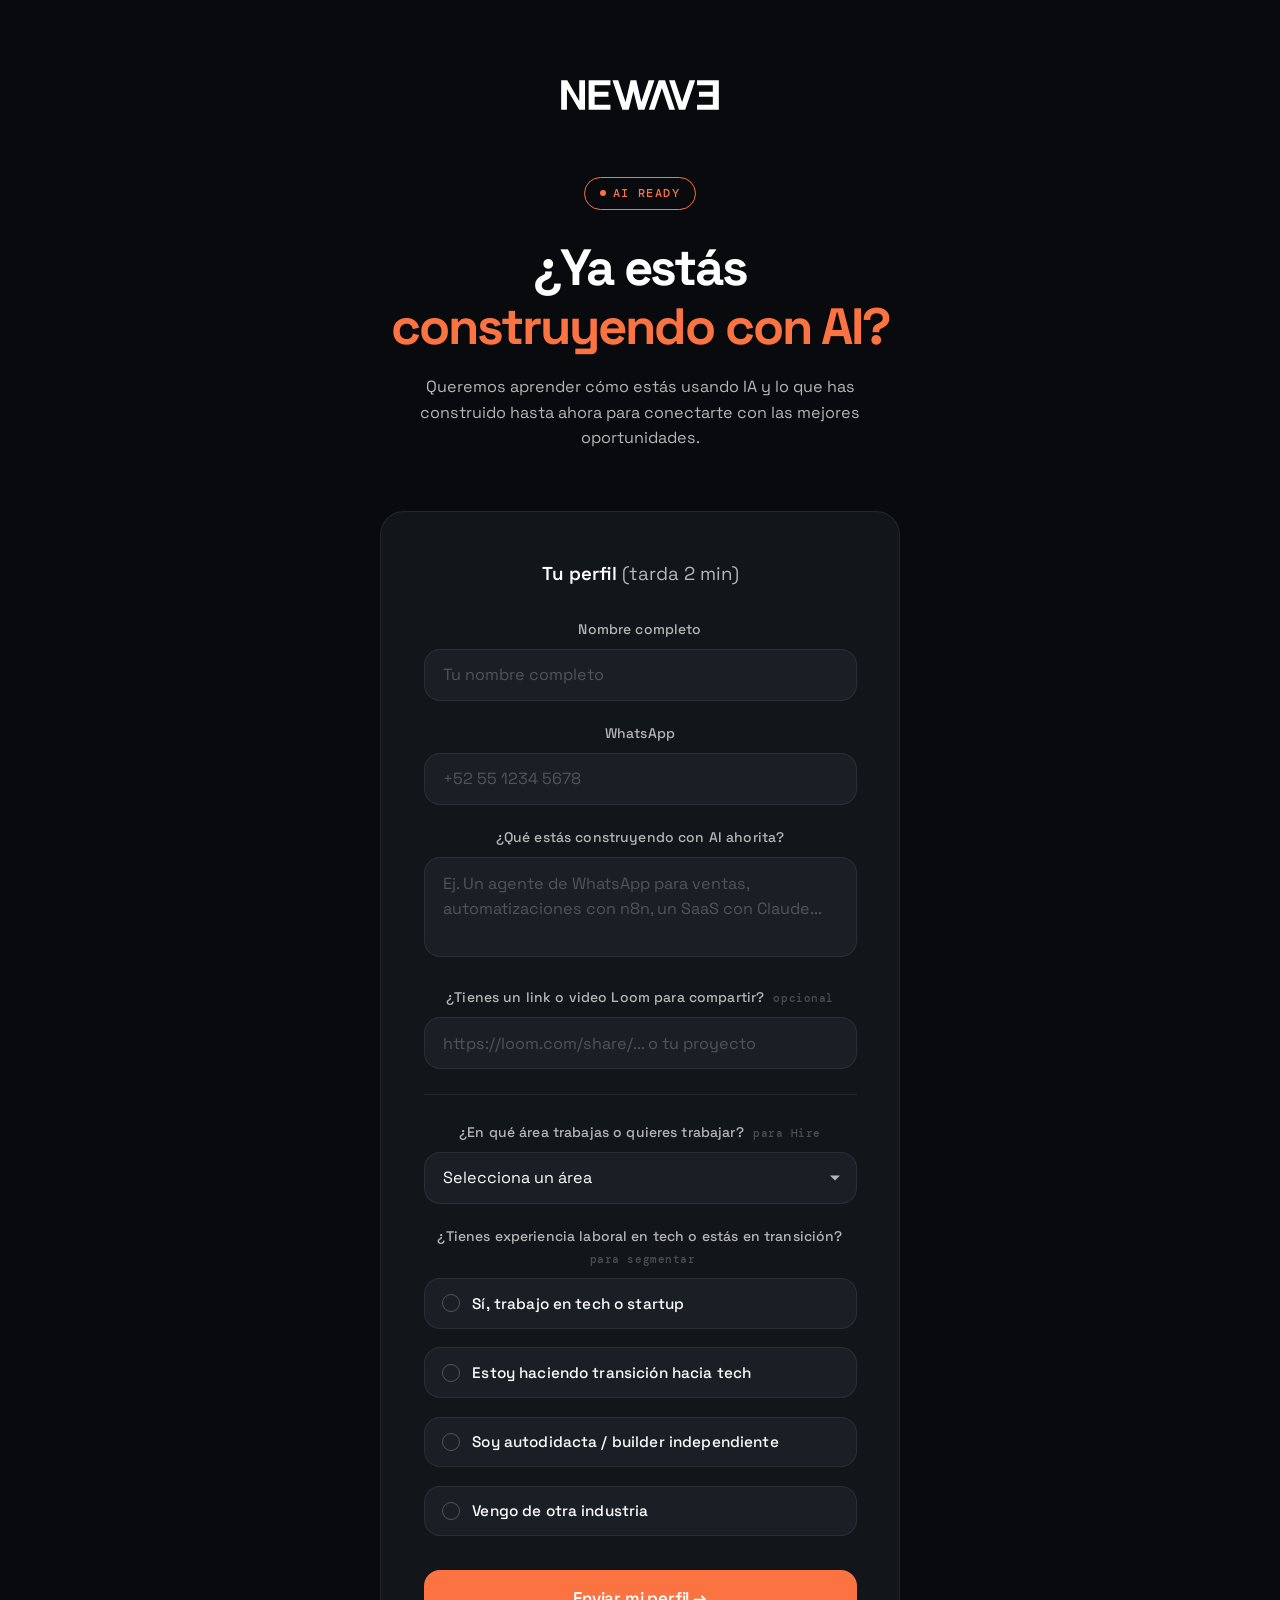
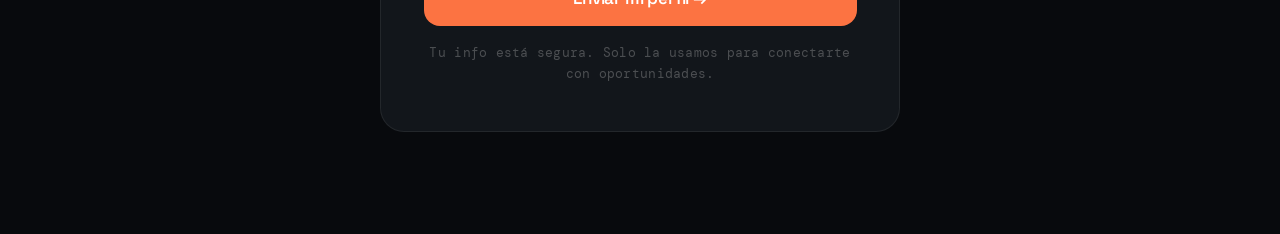
==== aiready/index.html @ 9a67a918 "feat: add AI Ready form at /aiready with Google Sheets integration - New page at /aiready with dark " ====
<!DOCTYPE html>
<html lang="es">
<head>
  <meta charset="UTF-8" />
  <meta name="viewport" content="width=device-width, initial-scale=1.0" />
  <title>AI Ready — NEWAVƎ HIRE</title>
  <meta name="description" content="¿Ya estás construyendo con AI? Cuéntanos qué estás haciendo." />
  <link rel="preconnect" href="https://fonts.googleapis.com" />
  <link rel="preconnect" href="https://fonts.gstatic.com" crossorigin />
  <link href="https://fonts.googleapis.com/css2?family=Space+Grotesk:wght@400;500;600;700&family=DM+Mono:wght@400;500&display=swap" rel="stylesheet" />
  <link rel="icon" type="image/png" href="../images/NEWAVEISO.png" />
  <style>
    *, *::before, *::after { box-sizing: border-box; margin: 0; padding: 0; -webkit-tap-highlight-color: transparent; }

    :root {
      --bg:        #080a0d;
      --bg-2:      #12161b;
      --bg-3:      #1a1f26;
      --white:     #ffffff;
      --muted:     #B7B6B6;
      --subtle:    rgba(183, 182, 182, 0.35);
      --orange:    #FC7342;
      --orange-h:  #d95b28;
      --border:    rgba(183, 182, 182, 0.1);
      --border-focus: rgba(252, 115, 66, 0.5);
      --sans:      'Space Grotesk', -apple-system, BlinkMacSystemFont, sans-serif;
      --mono:      'DM Mono', monospace;
      --r:         16px;
    }

    html { scroll-behavior: smooth; font-size: 17px; -webkit-text-size-adjust: 100%; overflow-x: hidden; }

    body {
      font-family: var(--sans);
      background: var(--bg);
      color: var(--white);
      line-height: 1.6;
      -webkit-font-smoothing: antialiased;
      min-height: 100vh;
      display: flex;
      flex-direction: column;
      align-items: center;
      padding: clamp(2.5rem, 6vw, 5rem) 1.25rem clamp(4rem, 8vw, 6rem);
    }

    /* ── LOGO ── */
    .logo {
      margin-bottom: clamp(2.5rem, 5vw, 4rem);
    }
    .logo img {
      height: 36px;
      width: auto;
      display: block;
      margin: 0 auto;
      filter: brightness(0) invert(1);
    }
    .logo-text {
      font-family: var(--sans);
      font-size: 1.35rem;
      font-weight: 700;
      letter-spacing: -0.02em;
      color: var(--white);
      text-decoration: none;
    }

    /* ── BADGE ── */
    .badge {
      display: inline-flex;
      align-items: center;
      gap: 0.4rem;
      background: transparent;
      border: 1.5px solid var(--orange);
      color: var(--orange);
      font-family: var(--mono);
      font-size: 0.7rem;
      font-weight: 500;
      letter-spacing: 0.12em;
      text-transform: uppercase;
      padding: 0.35rem 0.9rem;
      border-radius: 100px;
      margin-bottom: 1.75rem;
    }
    .badge-dot {
      width: 6px; height: 6px;
      border-radius: 50%;
      background: var(--orange);
      animation: pulse 2s ease-in-out infinite;
    }

    @keyframes pulse {
      0%, 100% { opacity: 1; }
      50% { opacity: 0.4; }
    }

    /* ── HEADLINE ── */
    .headline {
      text-align: center;
      margin-bottom: clamp(0.5rem, 2vw, 1rem);
      max-width: 560px;
    }
    .headline h1 {
      font-size: clamp(2rem, 5vw, 3rem);
      font-weight: 700;
      letter-spacing: -0.04em;
      line-height: 1.15;
      color: var(--white);
    }
    .headline h1 span {
      color: var(--orange);
    }

    .subtext {
      text-align: center;
      color: var(--muted);
      font-size: 0.95rem;
      max-width: 440px;
      margin-bottom: clamp(2.5rem, 5vw, 3.5rem);
      line-height: 1.6;
    }

    /* ── FORM CARD ── */
    .form-card {
      width: 100%;
      max-width: 520px;
      background: var(--bg-2);
      border: 1px solid var(--border);
      border-radius: 24px;
      padding: clamp(2rem, 5vw, 2.75rem) clamp(1.5rem, 5vw, 2.5rem);
    }

    .form-title {
      font-size: 1.1rem;
      font-weight: 600;
      text-align: center;
      margin-bottom: 1.75rem;
      color: var(--white);
    }
    .form-title span {
      color: var(--muted);
      font-weight: 400;
    }

    /* ── FIELDS ── */
    .field {
      margin-bottom: 1.25rem;
    }

    label {
      display: block;
      font-size: 0.82rem;
      font-weight: 500;
      color: var(--muted);
      text-align: center;
      margin-bottom: 0.5rem;
      letter-spacing: 0.01em;
    }
    label .tag {
      font-family: var(--mono);
      font-size: 0.65rem;
      color: var(--subtle);
      margin-left: 0.3rem;
      letter-spacing: 0.05em;
    }

    input, textarea, select {
      width: 100%;
      background: var(--bg-3);
      border: 1px solid var(--border);
      border-radius: var(--r);
      color: var(--white);
      font-family: var(--sans);
      font-size: 0.95rem;
      padding: 0.85rem 1.1rem;
      outline: none;
      transition: border-color 0.2s, box-shadow 0.2s;
      -webkit-appearance: none;
      appearance: none;
    }

    input::placeholder, textarea::placeholder {
      color: var(--subtle);
    }

    input:focus, textarea:focus, select:focus {
      border-color: var(--border-focus);
      box-shadow: 0 0 0 3px rgba(252, 115, 66, 0.08);
    }

    textarea {
      resize: none;
      height: 100px;
      line-height: 1.5;
    }

    /* Custom select arrow */
    .select-wrap {
      position: relative;
    }
    .select-wrap::after {
      content: '';
      position: absolute;
      right: 1rem;
      top: 50%;
      transform: translateY(-50%);
      width: 0; height: 0;
      border-left: 5px solid transparent;
      border-right: 5px solid transparent;
      border-top: 5px solid var(--muted);
      pointer-events: none;
    }
    select option {
      background: var(--bg-3);
      color: var(--white);
    }

    /* Radio group */
    .radio-group {
      display: flex;
      flex-direction: column;
      gap: 0.6rem;
    }
    .radio-option {
      display: flex;
      align-items: center;
      gap: 0.75rem;
      background: var(--bg-3);
      border: 1px solid var(--border);
      border-radius: var(--r);
      padding: 0.8rem 1rem;
      cursor: pointer;
      transition: border-color 0.2s, background 0.2s;
    }
    .radio-option:hover {
      border-color: rgba(252, 115, 66, 0.3);
    }
    .radio-option input[type="radio"] {
      width: 18px; height: 18px;
      min-width: 18px;
      padding: 0;
      background: transparent;
      border: 1.5px solid var(--subtle);
      border-radius: 50%;
      cursor: pointer;
      position: relative;
      transition: border-color 0.2s;
    }
    .radio-option input[type="radio"]:checked {
      border-color: var(--orange);
      background: var(--orange);
      box-shadow: inset 0 0 0 3px var(--bg-3);
    }
    .radio-option input[type="radio"]:focus {
      box-shadow: none;
    }
    .radio-option span {
      font-size: 0.9rem;
      color: var(--white);
      line-height: 1.4;
    }
    .radio-option:has(input:checked) {
      border-color: rgba(252, 115, 66, 0.4);
      background: rgba(252, 115, 66, 0.05);
    }

    /* ── DIVIDER ── */
    .divider {
      height: 1px;
      background: var(--border);
      margin: 1.5rem 0;
    }

    /* ── CTA BUTTON ── */
    .btn-submit {
      width: 100%;
      background: var(--orange);
      color: var(--white);
      border: none;
      border-radius: var(--r);
      font-family: var(--sans);
      font-size: 1rem;
      font-weight: 600;
      letter-spacing: -0.01em;
      padding: 1rem 1.5rem;
      cursor: pointer;
      transition: background 0.2s, transform 0.15s;
      margin-top: 0.25rem;
    }
    .btn-submit:hover {
      background: var(--orange-h);
    }
    .btn-submit:active {
      transform: scale(0.98);
    }

    /* ── TRUST ── */
    .trust {
      text-align: center;
      font-size: 0.75rem;
      color: var(--subtle);
      margin-top: 1rem;
      font-family: var(--mono);
      letter-spacing: 0.02em;
    }

    /* ── SUCCESS STATE ── */
    .success-state {
      display: none;
      text-align: center;
      padding: 2rem 0;
    }
    .success-icon {
      width: 56px; height: 56px;
      border-radius: 50%;
      background: rgba(252, 115, 66, 0.12);
      border: 1.5px solid rgba(252, 115, 66, 0.4);
      display: flex; align-items: center; justify-content: center;
      margin: 0 auto 1.25rem;
      font-size: 1.5rem;
    }
    .success-state h2 {
      font-size: 1.3rem;
      font-weight: 700;
      margin-bottom: 0.6rem;
    }
    .success-state p {
      color: var(--muted);
      font-size: 0.9rem;
    }

    @media (max-width: 480px) {
      body { padding-bottom: 3rem; }
      .form-card { border-radius: 20px; }
    }
  </style>
</head>
<body>

  <!-- LOGO -->
  <a href="https://newavehire.com" class="logo">
    <img src="../images/logo.svg" alt="NEWAVE HIRE">
  </a>

  <!-- BADGE -->
  <div class="badge">
    <span class="badge-dot"></span>
    AI READY
  </div>

  <!-- HEADLINE -->
  <div class="headline">
    <h1>¿Ya estás<br><span>construyendo con AI?</span></h1>
  </div>

  <p class="subtext">
    Queremos aprender cómo estás usando IA y lo que has construido hasta ahora para conectarte con las mejores oportunidades.
  </p>

  <!-- FORM CARD -->
  <div class="form-card">
    <p class="form-title">Tu perfil <span>(tarda 2 min)</span></p>

    <form id="aiready-form">

      <!-- Nombre -->
      <div class="field">
        <label for="nombre">Nombre completo</label>
        <input
          type="text"
          id="nombre"
          name="nombre"
          placeholder="Tu nombre completo"
          required
          autocomplete="name"
        />
      </div>

      <!-- WhatsApp -->
      <div class="field">
        <label for="whatsapp">WhatsApp</label>
        <input
          type="tel"
          id="whatsapp"
          name="whatsapp"
          placeholder="+52 55 1234 5678"
          required
          autocomplete="tel"
        />
      </div>

      <!-- Qué estás construyendo -->
      <div class="field">
        <label for="building">¿Qué estás construyendo con AI ahorita?</label>
        <textarea
          id="building"
          name="building"
          placeholder="Ej. Un agente de WhatsApp para ventas, automatizaciones con n8n, un SaaS con Claude..."
          required
        ></textarea>
      </div>

      <!-- Demo link / Loom -->
      <div class="field">
        <label for="demo">¿Tienes un link o video Loom para compartir? <span class="tag">opcional</span></label>
        <input
          type="url"
          id="demo"
          name="demo"
          placeholder="https://loom.com/share/... o tu proyecto"
        />
      </div>

      <div class="divider"></div>

      <!-- Área de trabajo -->
      <div class="field">
        <label for="area">¿En qué área trabajas o quieres trabajar? <span class="tag">para Hire</span></label>
        <div class="select-wrap">
          <select id="area" name="area" required>
            <option value="" disabled selected>Selecciona un área</option>
            <option value="engineering">Ingeniería / Desarrollo</option>
            <option value="product">Producto / PM</option>
            <option value="design">Diseño / UX</option>
            <option value="data">Datos / Analítica</option>
            <option value="marketing">Marketing / Growth</option>
            <option value="sales">Ventas / BizDev</option>
            <option value="ops">Operaciones</option>
            <option value="finance">Finanzas / Contabilidad</option>
            <option value="customer">Customer Success / Soporte</option>
            <option value="other">Otra</option>
          </select>
        </div>
      </div>

      <!-- Experiencia en tech -->
      <div class="field">
        <label>¿Tienes experiencia laboral en tech o estás en transición? <span class="tag">para segmentar</span></label>
        <div class="radio-group">
          <label class="radio-option">
            <input type="radio" name="experiencia" value="senior" required />
            <span>Sí, trabajo en tech o startup</span>
          </label>
          <label class="radio-option">
            <input type="radio" name="experiencia" value="transitioning" />
            <span>Estoy haciendo transición hacia tech</span>
          </label>
          <label class="radio-option">
            <input type="radio" name="experiencia" value="self-taught" />
            <span>Soy autodidacta / builder independiente</span>
          </label>
          <label class="radio-option">
            <input type="radio" name="experiencia" value="other-industry" />
            <span>Vengo de otra industria</span>
          </label>
        </div>
      </div>

      <button type="submit" class="btn-submit" id="submit-btn">
        Enviar mi perfil →
      </button>

      <p class="trust">Tu info está segura. Solo la usamos para conectarte con oportunidades.</p>
    </form>

    <!-- SUCCESS STATE -->
    <div class="success-state" id="success-state">
      <div class="success-icon">✓</div>
      <h2>Perfil recibido</h2>
      <p>Te contactamos pronto con oportunidades que hagan sentido para lo que estás construyendo.</p>
    </div>
  </div>

  <script>
    // Reemplaza esta URL con la de tu Apps Script desplegado
    const SHEET_URL = 'https://script.google.com/macros/s/AKfycbyCB2GQgDgX9k_wFYTdDvT28GiCYGjMBXHC0rVr0XOSCCturZnR4mKMkQMJ4LT8E0BBLw/exec';

    const form = document.getElementById('aiready-form');
    const successState = document.getElementById('success-state');
    const submitBtn = document.getElementById('submit-btn');

    form.addEventListener('submit', function(e) {
      e.preventDefault();
      submitBtn.textContent = 'Enviando...';
      submitBtn.disabled = true;

      // Usamos iframe oculto para que Apps Script no redirija la página
      const iframe = document.createElement('iframe');
      iframe.name = 'hidden_iframe';
      iframe.style.display = 'none';
      document.body.appendChild(iframe);

      const tempForm = document.createElement('form');
      tempForm.method = 'POST';
      tempForm.action = SHEET_URL;
      tempForm.target = 'hidden_iframe';

      const fields = ['nombre', 'whatsapp', 'building', 'demo', 'area', 'experiencia'];
      fields.forEach(function(name) {
        const el = form.elements[name];
        if (!el) return;
        const val = el.type === 'radio'
          ? (form.querySelector('input[name="' + name + '"]:checked') || {}).value || ''
          : el.value;
        const input = document.createElement('input');
        input.type = 'hidden';
        input.name = name;
        input.value = val;
        tempForm.appendChild(input);
      });

      document.body.appendChild(tempForm);

      iframe.onload = function() {
        form.style.display = 'none';
        successState.style.display = 'block';
        document.body.removeChild(tempForm);
        document.body.removeChild(iframe);
      };

      tempForm.submit();
    });

    // WhatsApp: auto-format
    const waInput = document.getElementById('whatsapp');
    waInput.addEventListener('input', function() {
      let val = this.value.replace(/[^\d+]/g, '');
      if (val && !val.startsWith('+')) val = '+' + val;
      this.value = val;
    });
  </script>

</body>
</html>
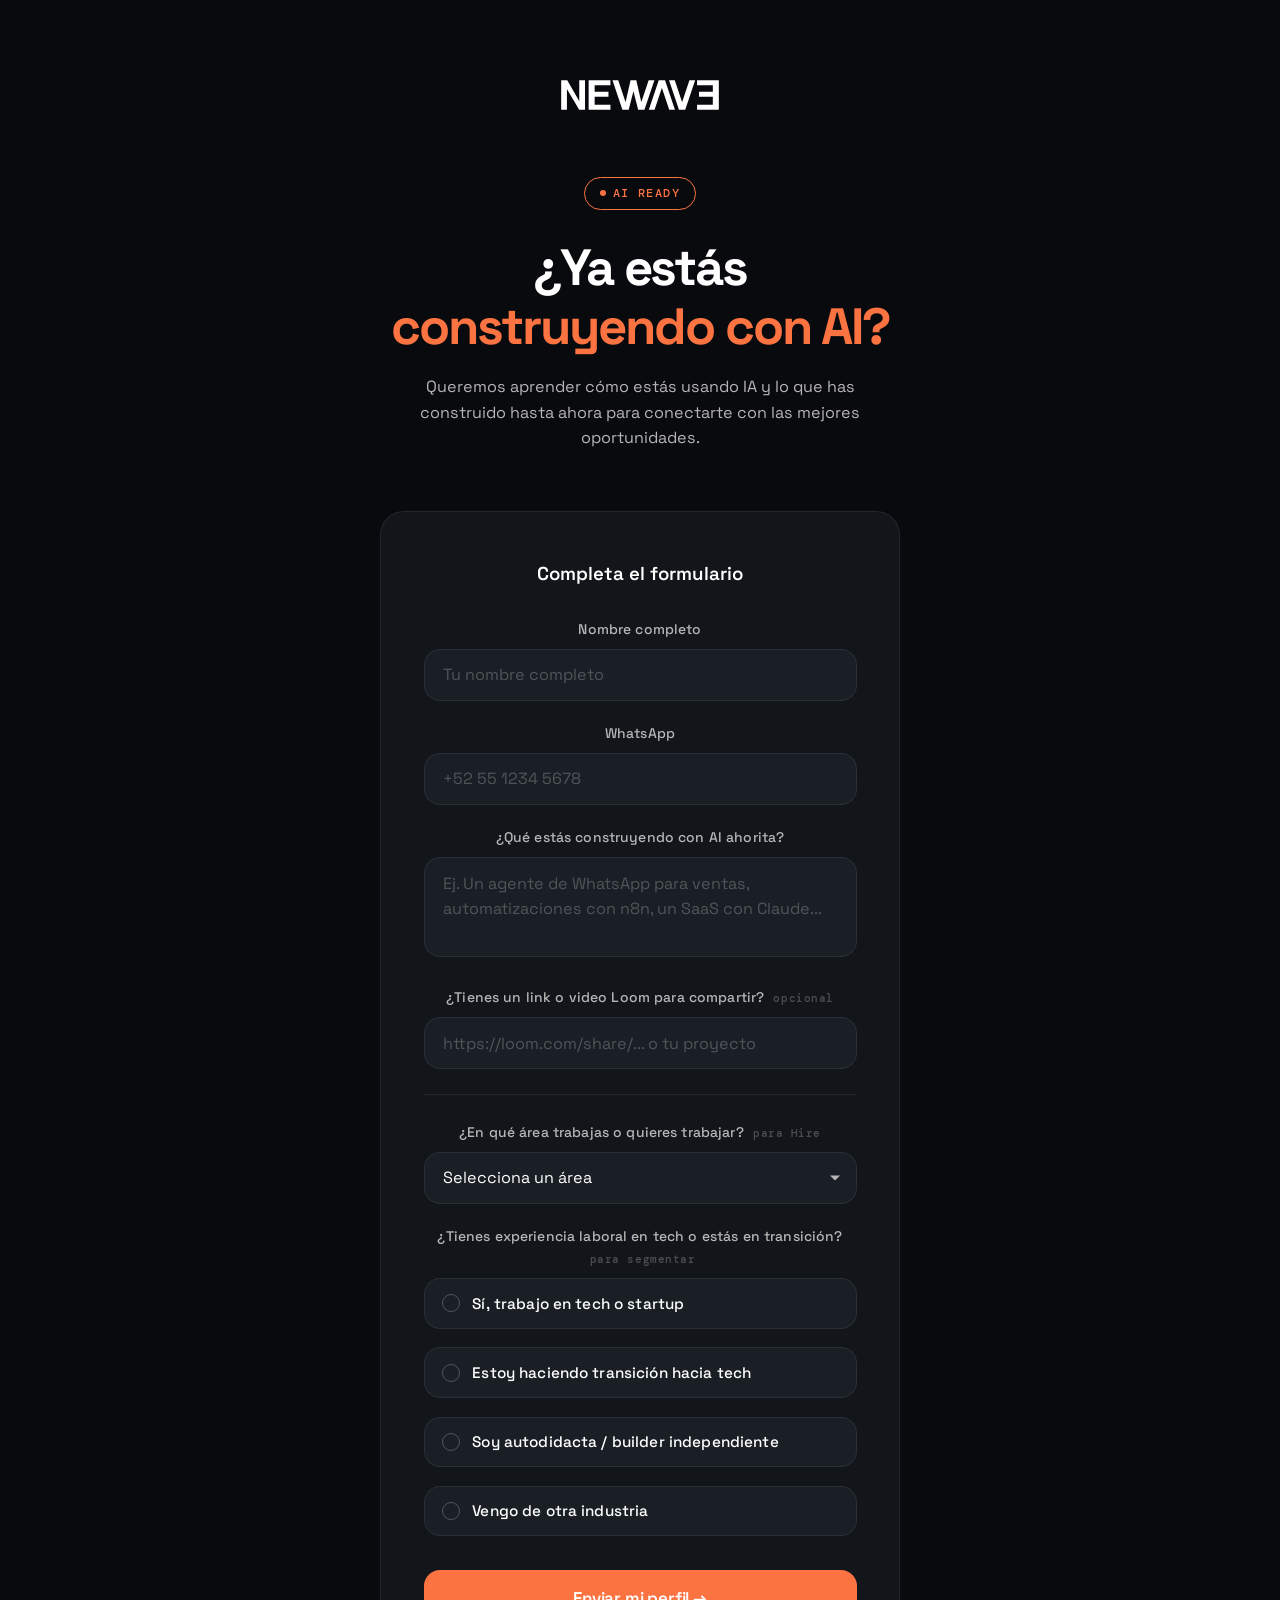
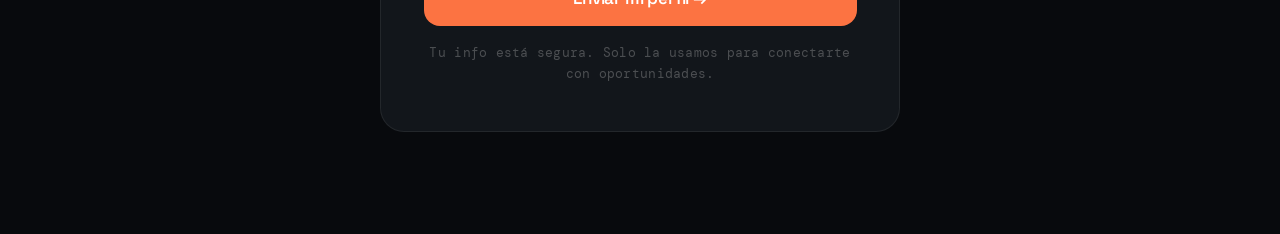
==== commit 5554c01e: "fix: update form title text and success state message Co-Authored-By: Claude Sonnet 4.6 <noreply@ant" ====
--- a/aiready/index.html
+++ b/aiready/index.html
@@ -357,7 +357,7 @@
 
   <!-- FORM CARD -->
   <div class="form-card">
-    <p class="form-title">Tu perfil <span>(tarda 2 min)</span></p>
+    <p class="form-title" id="form-title">Completa el formulario</p>
 
     <form id="aiready-form">
 
@@ -512,6 +512,7 @@
       iframe.onload = function() {
         form.style.display = 'none';
         successState.style.display = 'block';
+        document.getElementById('form-title').textContent = 'Recibimos tu respuesta.';
         document.body.removeChild(tempForm);
         document.body.removeChild(iframe);
       };
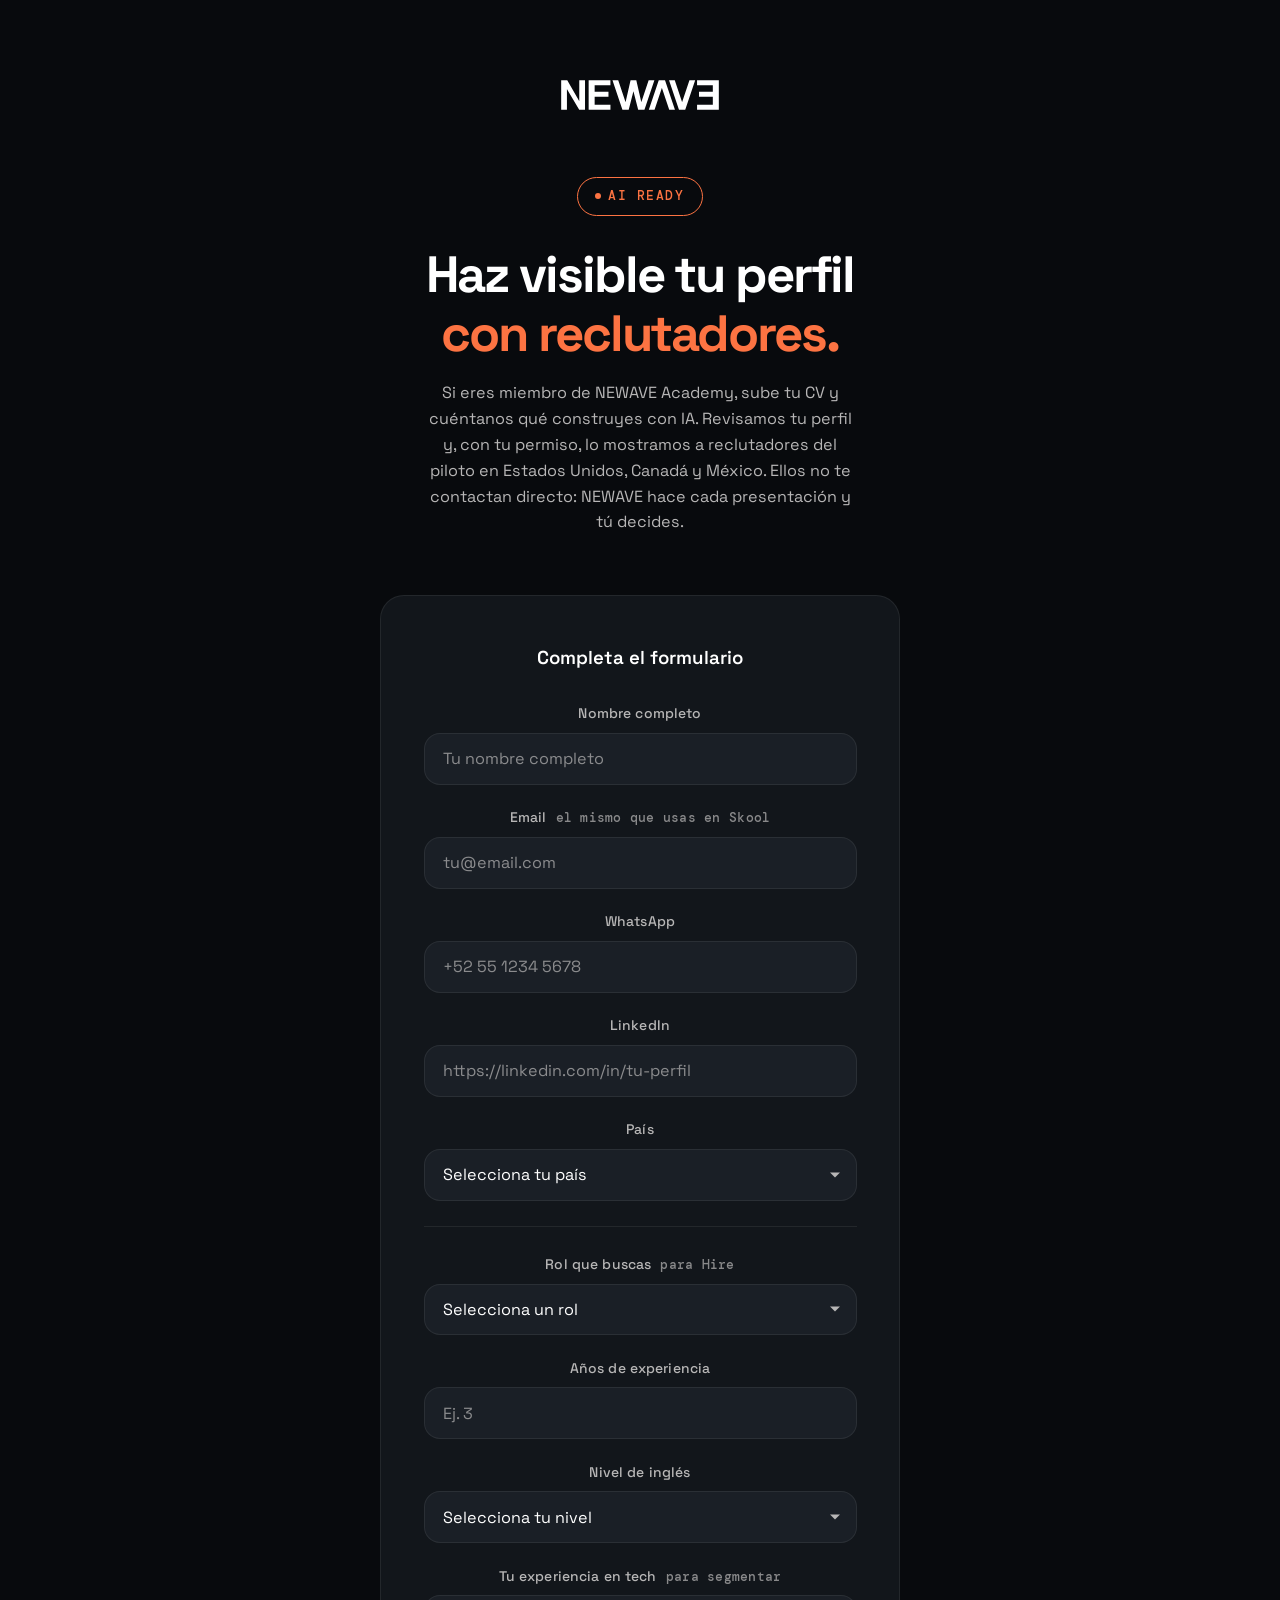
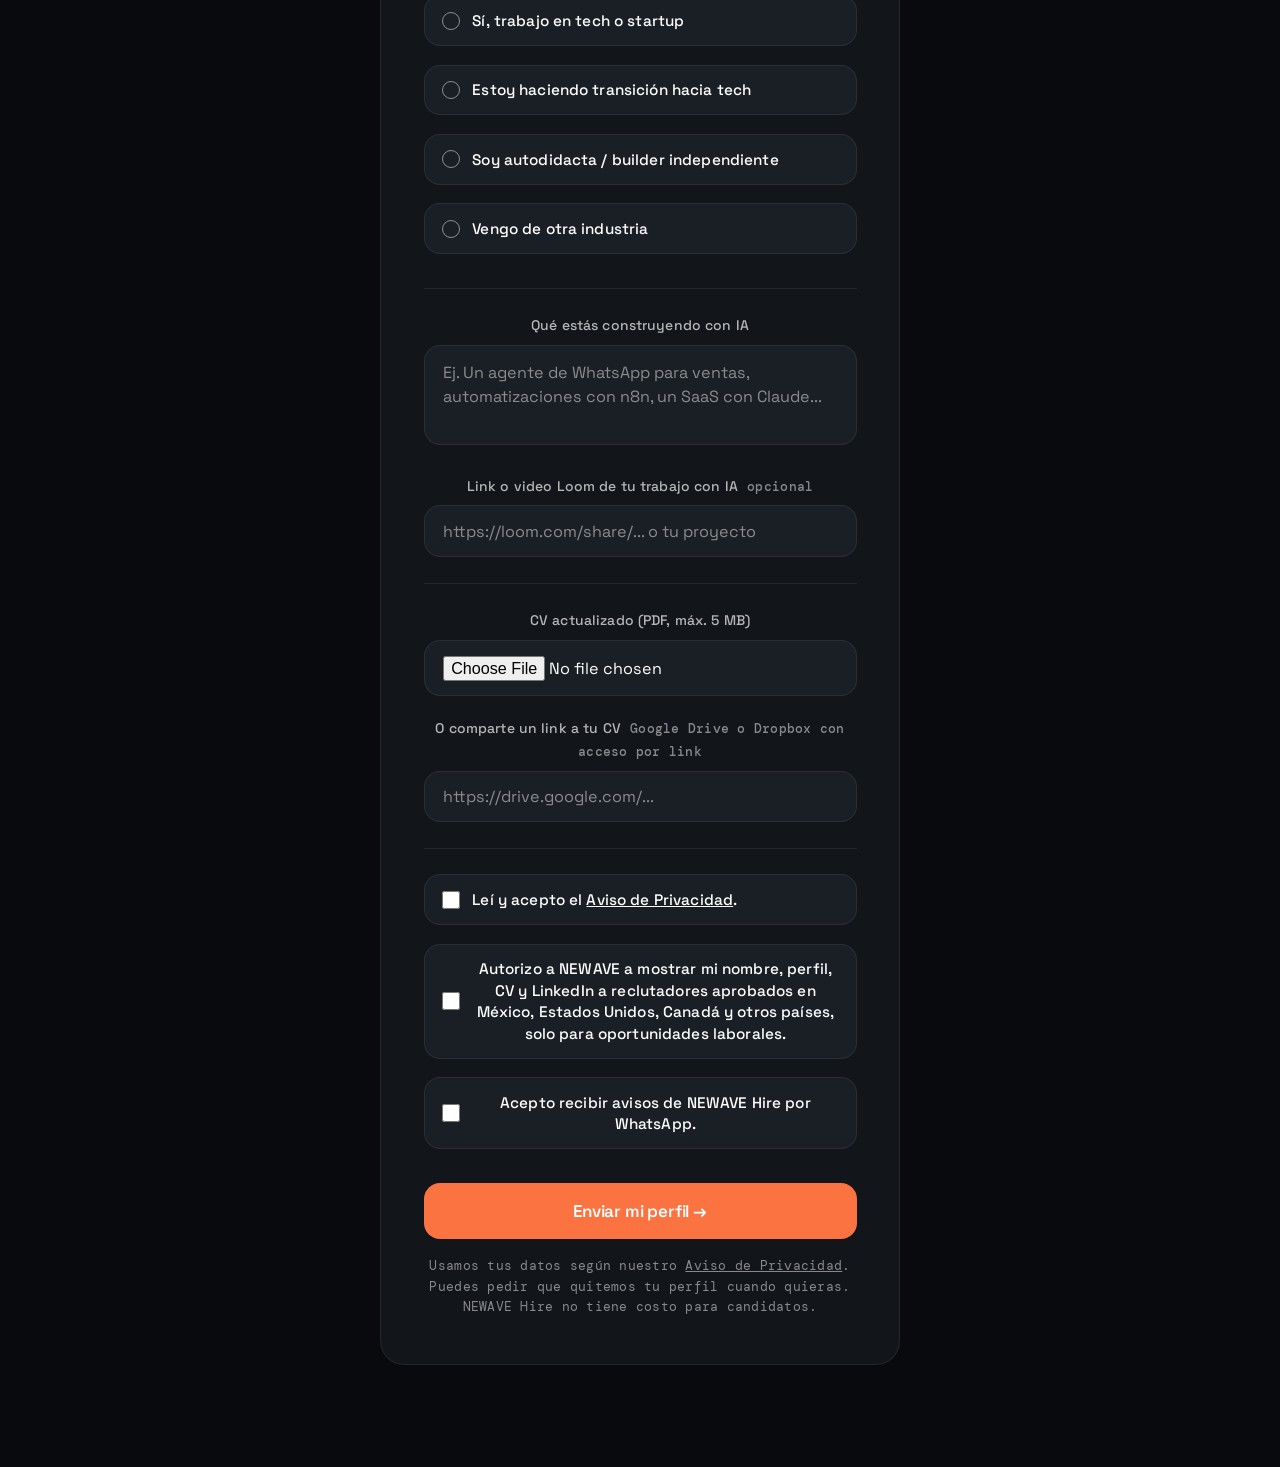
==== commit c2a84616: "feat: piloto gratuito de NEWAVE Hire (copy, formulario por pasos, opt-in de candidatos) - Landing EN" ====
--- a/aiready/index.html
+++ b/aiready/index.html
@@ -3,12 +3,21 @@
 <head>
   <meta charset="UTF-8" />
   <meta name="viewport" content="width=device-width, initial-scale=1.0" />
-  <title>AI Ready — NEWAVƎ HIRE</title>
-  <meta name="description" content="¿Ya estás construyendo con AI? Cuéntanos qué estás haciendo." />
+  <title>Haz visible tu perfil | NEWAVE Hire</title>
+  <meta name="description" content="Miembros de NEWAVE Academy: sube tu CV y haz visible tu perfil con reclutadores del piloto NEWAVE Hire." />
+  <link rel="canonical" href="https://newavehire.com/aiready/" />
+  <meta property="og:title" content="Haz visible tu perfil | NEWAVE Hire" />
+  <meta property="og:description" content="Miembros de NEWAVE Academy: sube tu CV y haz visible tu perfil con reclutadores del piloto NEWAVE Hire." />
+  <meta property="og:url" content="https://newavehire.com/aiready/" />
+  <meta property="og:type" content="website" />
+  <!-- TODO-CONFIRM-8: og:image temporal. Reemplazar por una imagen de 1200x630 si Santiago la provee. -->
+  <meta property="og:image" content="https://newavehire.com/images/HIREB1.png" />
+  <meta property="og:locale" content="es_MX" />
+  <meta name="twitter:card" content="summary_large_image" />
   <link rel="preconnect" href="https://fonts.googleapis.com" />
   <link rel="preconnect" href="https://fonts.gstatic.com" crossorigin />
   <link href="https://fonts.googleapis.com/css2?family=Space+Grotesk:wght@400;500;600;700&family=DM+Mono:wght@400;500&display=swap" rel="stylesheet" />
-  <link rel="icon" type="image/png" href="../images/NEWAVEISO.png" />
+  <link rel="icon" type="image/png" href="/images/NEWAVEISO.png" />
   <style>
     *, *::before, *::after { box-sizing: border-box; margin: 0; padding: 0; -webkit-tap-highlight-color: transparent; }
 
@@ -18,7 +27,7 @@
       --bg-3:      #1a1f26;
       --white:     #ffffff;
       --muted:     #B7B6B6;
-      --subtle:    rgba(183, 182, 182, 0.35);
+      --subtle:    rgba(183, 182, 182, 0.72);
       --orange:    #FC7342;
       --orange-h:  #d95b28;
       --border:    rgba(183, 182, 182, 0.1);
@@ -72,11 +81,11 @@
       border: 1.5px solid var(--orange);
       color: var(--orange);
       font-family: var(--mono);
-      font-size: 0.7rem;
+      font-size: 0.75rem;
       font-weight: 500;
       letter-spacing: 0.12em;
       text-transform: uppercase;
-      padding: 0.35rem 0.9rem;
+      padding: 0.5rem 1rem;
       border-radius: 100px;
       margin-bottom: 1.75rem;
     }
@@ -156,10 +165,10 @@
     }
     label .tag {
       font-family: var(--mono);
-      font-size: 0.65rem;
+      font-size: 0.75rem;
       color: var(--subtle);
       margin-left: 0.3rem;
-      letter-spacing: 0.05em;
+      letter-spacing: 0.02em;
     }
 
     input, textarea, select {
@@ -301,6 +310,7 @@
       font-family: var(--mono);
       letter-spacing: 0.02em;
     }
+    #form-error { color: var(--orange); font-size: 0.85rem; }
 
     /* ── SUCCESS STATE ── */
     .success-state {
@@ -331,13 +341,16 @@
       body { padding-bottom: 3rem; }
       .form-card { border-radius: 20px; }
     }
+
+    /* Casillas de consentimiento: reusan .radio-option; el input general (width 100%, appearance none) las rompería */
+    .radio-option input[type="checkbox"] { width: 18px; height: 18px; min-width: 18px; padding: 0; margin: 0; -webkit-appearance: auto; appearance: auto; accent-color: var(--orange); cursor: pointer; }
   </style>
 </head>
 <body>
 
   <!-- LOGO -->
   <a href="https://newavehire.com" class="logo">
-    <img src="../images/logo.svg" alt="NEWAVE HIRE">
+    <img src="../images/logo.svg" alt="NEWAVE HIRE" width="530" height="116">
   </a>
 
   <!-- BADGE -->
@@ -348,11 +361,11 @@
 
   <!-- HEADLINE -->
   <div class="headline">
-    <h1>¿Ya estás<br><span>construyendo con AI?</span></h1>
+    <h1>Haz visible tu perfil<br><span>con reclutadores.</span></h1>
   </div>
 
   <p class="subtext">
-    Queremos aprender cómo estás usando IA y lo que has construido hasta ahora para conectarte con las mejores oportunidades.
+    Si eres miembro de NEWAVE Academy, sube tu CV y cuéntanos qué construyes con IA. Revisamos tu perfil y, con tu permiso, lo mostramos a reclutadores del piloto en Estados Unidos, Canadá y México. Ellos no te contactan directo: NEWAVE hace cada presentación y tú decides.
   </p>
 
   <!-- FORM CARD -->
@@ -374,6 +387,19 @@
         />
       </div>
 
+      <!-- Email -->
+      <div class="field">
+        <label for="email">Email <span class="tag">el mismo que usas en Skool</span></label>
+        <input
+          type="email"
+          id="email"
+          name="email"
+          placeholder="tu@email.com"
+          required
+          autocomplete="email"
+        />
+      </div>
+
       <!-- WhatsApp -->
       <div class="field">
         <label for="whatsapp">WhatsApp</label>
@@ -387,53 +413,94 @@
         />
       </div>
 
-      <!-- Qué estás construyendo -->
-      <div class="field">
-        <label for="building">¿Qué estás construyendo con AI ahorita?</label>
-        <textarea
-          id="building"
-          name="building"
-          placeholder="Ej. Un agente de WhatsApp para ventas, automatizaciones con n8n, un SaaS con Claude..."
-          required
-        ></textarea>
-      </div>
-
-      <!-- Demo link / Loom -->
-      <div class="field">
-        <label for="demo">¿Tienes un link o video Loom para compartir? <span class="tag">opcional</span></label>
+      <!-- LinkedIn -->
+      <div class="field">
+        <label for="linkedin">LinkedIn</label>
         <input
           type="url"
-          id="demo"
-          name="demo"
-          placeholder="https://loom.com/share/... o tu proyecto"
+          id="linkedin"
+          name="linkedin"
+          placeholder="https://linkedin.com/in/tu-perfil"
+          required
         />
       </div>
 
+      <!-- País -->
+      <div class="field">
+        <label for="pais">País</label>
+        <div class="select-wrap">
+          <select id="pais" name="pais" required>
+            <option value="" disabled selected>Selecciona tu país</option>
+            <option value="México">México</option>
+            <option value="Colombia">Colombia</option>
+            <option value="Argentina">Argentina</option>
+            <option value="Perú">Perú</option>
+            <option value="Chile">Chile</option>
+            <option value="Otro">Otro</option>
+          </select>
+        </div>
+      </div>
+
       <div class="divider"></div>
 
-      <!-- Área de trabajo -->
-      <div class="field">
-        <label for="area">¿En qué área trabajas o quieres trabajar? <span class="tag">para Hire</span></label>
+      <!-- Rol que buscas -->
+      <div class="field">
+        <label for="area">Rol que buscas <span class="tag">para Hire</span></label>
         <div class="select-wrap">
           <select id="area" name="area" required>
-            <option value="" disabled selected>Selecciona un área</option>
-            <option value="engineering">Ingeniería / Desarrollo</option>
-            <option value="product">Producto / PM</option>
-            <option value="design">Diseño / UX</option>
-            <option value="data">Datos / Analítica</option>
-            <option value="marketing">Marketing / Growth</option>
-            <option value="sales">Ventas / BizDev</option>
-            <option value="ops">Operaciones</option>
-            <option value="finance">Finanzas / Contabilidad</option>
-            <option value="customer">Customer Success / Soporte</option>
-            <option value="other">Otra</option>
+            <option value="" disabled selected>Selecciona un rol</option>
+            <option value="Customer Success">Customer Success</option>
+            <option value="Estrategia de IA">Estrategia de IA</option>
+            <option value="Growth / Marketing">Growth / Marketing</option>
+            <option value="Operaciones">Operaciones</option>
+            <option value="Ventas / SDR">Ventas / SDR</option>
+            <option value="Asistente Ejecutivo">Asistente Ejecutivo</option>
+            <option value="Gestión de Proyectos">Gestión de Proyectos</option>
+            <option value="Finanzas / Contabilidad">Finanzas / Contabilidad</option>
+            <option value="Customer Service">Customer Service</option>
+            <option value="Ingeniería / Desarrollo">Ingeniería / Desarrollo</option>
+            <option value="Diseño / UX">Diseño / UX</option>
+            <option value="Datos / Analítica">Datos / Analítica</option>
+            <option value="Otro">Otro</option>
           </select>
         </div>
       </div>
 
+      <!-- Años de experiencia -->
+      <div class="field">
+        <label for="anios">Años de experiencia</label>
+        <input
+          type="number"
+          id="anios"
+          name="anios"
+          placeholder="Ej. 3"
+          min="0"
+          max="60"
+          step="1"
+          inputmode="numeric"
+          required
+        />
+      </div>
+
+      <!-- Nivel de inglés -->
+      <div class="field">
+        <label for="ingles">Nivel de inglés</label>
+        <div class="select-wrap">
+          <select id="ingles" name="ingles" required>
+            <option value="" disabled selected>Selecciona tu nivel</option>
+            <option value="A2">A2</option>
+            <option value="B1">B1</option>
+            <option value="B2">B2</option>
+            <option value="B2+">B2+</option>
+            <option value="C1">C1</option>
+            <option value="C2">C2</option>
+          </select>
+        </div>
+      </div>
+
       <!-- Experiencia en tech -->
       <div class="field">
-        <label>¿Tienes experiencia laboral en tech o estás en transición? <span class="tag">para segmentar</span></label>
+        <label>Tu experiencia en tech <span class="tag">para segmentar</span></label>
         <div class="radio-group">
           <label class="radio-option">
             <input type="radio" name="experiencia" value="senior" required />
@@ -454,70 +521,205 @@
         </div>
       </div>
 
+      <div class="divider"></div>
+
+      <!-- Qué estás construyendo -->
+      <div class="field">
+        <label for="building">Qué estás construyendo con IA</label>
+        <textarea
+          id="building"
+          name="building"
+          placeholder="Ej. Un agente de WhatsApp para ventas, automatizaciones con n8n, un SaaS con Claude..."
+          required
+        ></textarea>
+      </div>
+
+      <!-- Demo link / Loom -->
+      <div class="field">
+        <label for="demo">Link o video Loom de tu trabajo con IA <span class="tag">opcional</span></label>
+        <input
+          type="url"
+          id="demo"
+          name="demo"
+          placeholder="https://loom.com/share/... o tu proyecto"
+        />
+      </div>
+
+      <div class="divider"></div>
+
+      <!-- CV -->
+      <div class="field">
+        <label for="cv">CV actualizado (PDF, máx. 5 MB)</label>
+        <input
+          type="file"
+          id="cv"
+          name="cv"
+          accept="application/pdf"
+        />
+      </div>
+
+      <div class="field">
+        <label for="cv_link">O comparte un link a tu CV <span class="tag">Google Drive o Dropbox con acceso por link</span></label>
+        <input
+          type="url"
+          id="cv_link"
+          name="cv_link"
+          placeholder="https://drive.google.com/..."
+        />
+      </div>
+
+      <div class="divider"></div>
+
+      <!-- Consentimientos -->
+      <div class="field">
+        <div class="radio-group">
+          <label class="radio-option">
+            <input type="checkbox" name="acepta_aviso" value="yes" required />
+            <span>Leí y acepto el <a href="/privacy/" target="_blank" rel="noopener" style="color: inherit; text-decoration: underline;">Aviso de Privacidad</a>.</span>
+          </label>
+          <label class="radio-option">
+            <input type="checkbox" name="acepta_compartir" value="yes" required />
+            <span>Autorizo a NEWAVE a mostrar mi nombre, perfil, CV y LinkedIn a reclutadores aprobados en México, Estados Unidos, Canadá y otros países, solo para oportunidades laborales.</span>
+          </label>
+          <label class="radio-option">
+            <input type="checkbox" name="acepta_whatsapp" value="yes" />
+            <span>Acepto recibir avisos de NEWAVE Hire por WhatsApp.</span>
+          </label>
+        </div>
+      </div>
+
+      <input type="hidden" name="version_aviso" value="privacy-v0-draft" />
+      <input type="text" name="website_hp" tabindex="-1" autocomplete="off" aria-hidden="true" style="position:absolute;left:-9999px" />
+
       <button type="submit" class="btn-submit" id="submit-btn">
         Enviar mi perfil →
       </button>
 
-      <p class="trust">Tu info está segura. Solo la usamos para conectarte con oportunidades.</p>
+      <p class="trust" id="form-error" role="alert" hidden>No pudimos enviar tu perfil. Revisa tu conexión e intenta de nuevo.</p>
+
+      <p class="trust">Usamos tus datos según nuestro <a href="/privacy/" style="color: inherit; text-decoration: underline;">Aviso de Privacidad</a>. Puedes pedir que quitemos tu perfil cuando quieras. NEWAVE Hire no tiene costo para candidatos.</p>
     </form>
 
     <!-- SUCCESS STATE -->
     <div class="success-state" id="success-state">
       <div class="success-icon">✓</div>
       <h2>Perfil recibido</h2>
-      <p>Te contactamos pronto con oportunidades que hagan sentido para lo que estás construyendo.</p>
+      <p>Gracias. Revisamos tu perfil y te escribimos por correo. Participar no garantiza entrevistas ni empleo.</p>
     </div>
   </div>
 
   <script>
-    // Reemplaza esta URL con la de tu Apps Script desplegado
     const SHEET_URL = 'https://script.google.com/macros/s/AKfycbyCB2GQgDgX9k_wFYTdDvT28GiCYGjMBXHC0rVr0XOSCCturZnR4mKMkQMJ4LT8E0BBLw/exec';
+    const MAX_CV_BYTES = 5 * 1024 * 1024;
 
     const form = document.getElementById('aiready-form');
     const successState = document.getElementById('success-state');
     const submitBtn = document.getElementById('submit-btn');
-
-    form.addEventListener('submit', function(e) {
+    const formError = document.getElementById('form-error');
+    const cvInput = document.getElementById('cv');
+    const cvLinkInput = document.getElementById('cv_link');
+    const submitLabel = submitBtn.textContent;
+
+    const MSG = {
+      network: 'No pudimos enviar tu perfil. Revisa tu conexión e intenta de nuevo.',
+      validation: 'Revisa que todos los campos obligatorios estén completos e intenta de nuevo.',
+      cvMissing: 'Sube tu CV en PDF o comparte un link a tu CV.',
+      cvType: 'El CV debe ser un archivo PDF.',
+      cvSize: 'El CV pesa más de 5 MB. Sube un PDF más ligero o comparte un link.'
+    };
+
+    const FIELDS = ['nombre', 'email', 'whatsapp', 'linkedin', 'pais', 'area', 'anios', 'ingles',
+                    'experiencia', 'building', 'demo', 'cv_link', 'version_aviso', 'website_hp'];
+    const CHECKBOXES = ['acepta_aviso', 'acepta_compartir', 'acepta_whatsapp'];
+
+    function showError(msg) {
+      formError.textContent = msg;
+      formError.hidden = false;
+    }
+
+    function resetButton() {
+      submitBtn.textContent = submitLabel;
+      submitBtn.disabled = false;
+    }
+
+    function cvProblem() {
+      const file = cvInput.files && cvInput.files[0];
+      if (!file) return cvLinkInput.value.trim() ? null : MSG.cvMissing;
+      if (file.type !== 'application/pdf') return MSG.cvType;
+      if (file.size > MAX_CV_BYTES) return MSG.cvSize;
+      return null;
+    }
+
+    function readAsBase64(file) {
+      return new Promise(function(resolve, reject) {
+        const reader = new FileReader();
+        reader.onload = function() {
+          const result = String(reader.result || '');
+          resolve(result.slice(result.indexOf(',') + 1));
+        };
+        reader.onerror = function() { reject(reader.error); };
+        reader.readAsDataURL(file);
+      });
+    }
+
+    cvInput.addEventListener('change', function() {
+      const problem = cvProblem();
+      if (problem && problem !== MSG.cvMissing) showError(problem);
+      else formError.hidden = true;
+    });
+
+    form.addEventListener('submit', async function(e) {
       e.preventDefault();
+      formError.hidden = true;
+
+      const problem = cvProblem();
+      if (problem) { showError(problem); return; }
+
       submitBtn.textContent = 'Enviando...';
       submitBtn.disabled = true;
 
-      // Usamos iframe oculto para que Apps Script no redirija la página
-      const iframe = document.createElement('iframe');
-      iframe.name = 'hidden_iframe';
-      iframe.style.display = 'none';
-      document.body.appendChild(iframe);
-
-      const tempForm = document.createElement('form');
-      tempForm.method = 'POST';
-      tempForm.action = SHEET_URL;
-      tempForm.target = 'hidden_iframe';
-
-      const fields = ['nombre', 'whatsapp', 'building', 'demo', 'area', 'experiencia'];
-      fields.forEach(function(name) {
+      const params = new URLSearchParams();
+      FIELDS.forEach(function(name) {
         const el = form.elements[name];
         if (!el) return;
-        const val = el.type === 'radio'
-          ? (form.querySelector('input[name="' + name + '"]:checked') || {}).value || ''
+        const val = (el instanceof RadioNodeList || el.type === 'radio')
+          ? ((form.querySelector('input[name="' + name + '"]:checked') || {}).value || '')
           : el.value;
-        const input = document.createElement('input');
-        input.type = 'hidden';
-        input.name = name;
-        input.value = val;
-        tempForm.appendChild(input);
+        params.append(name, val);
       });
-
-      document.body.appendChild(tempForm);
-
-      iframe.onload = function() {
-        form.style.display = 'none';
-        successState.style.display = 'block';
-        document.getElementById('form-title').textContent = 'Recibimos tu respuesta.';
-        document.body.removeChild(tempForm);
-        document.body.removeChild(iframe);
-      };
-
-      tempForm.submit();
+      CHECKBOXES.forEach(function(name) {
+        const el = form.elements[name];
+        params.append(name, el && el.checked ? 'yes' : '');
+      });
+
+      const controller = new AbortController();
+      const timer = setTimeout(function() { controller.abort(); }, 15000);
+
+      try {
+        const file = cvInput.files && cvInput.files[0];
+        if (file) {
+          params.append('cv_base64', await readAsBase64(file));
+          params.append('cv_nombre', file.name);
+          params.append('cv_tipo', file.type);
+        }
+
+        const response = await fetch(SHEET_URL, { method: 'POST', body: params, signal: controller.signal });
+        const data = await response.json();
+
+        if (data && data.ok === true) {
+          form.style.display = 'none';
+          successState.style.display = 'block';
+          document.getElementById('form-title').textContent = 'Recibimos tu respuesta.';
+          return;
+        }
+        resetButton();
+        showError(data && data.error === 'validation' ? MSG.validation : MSG.network);
+      } catch (err) {
+        resetButton();
+        showError(MSG.network);
+      } finally {
+        clearTimeout(timer);
+      }
     });
 
     // WhatsApp: auto-format
